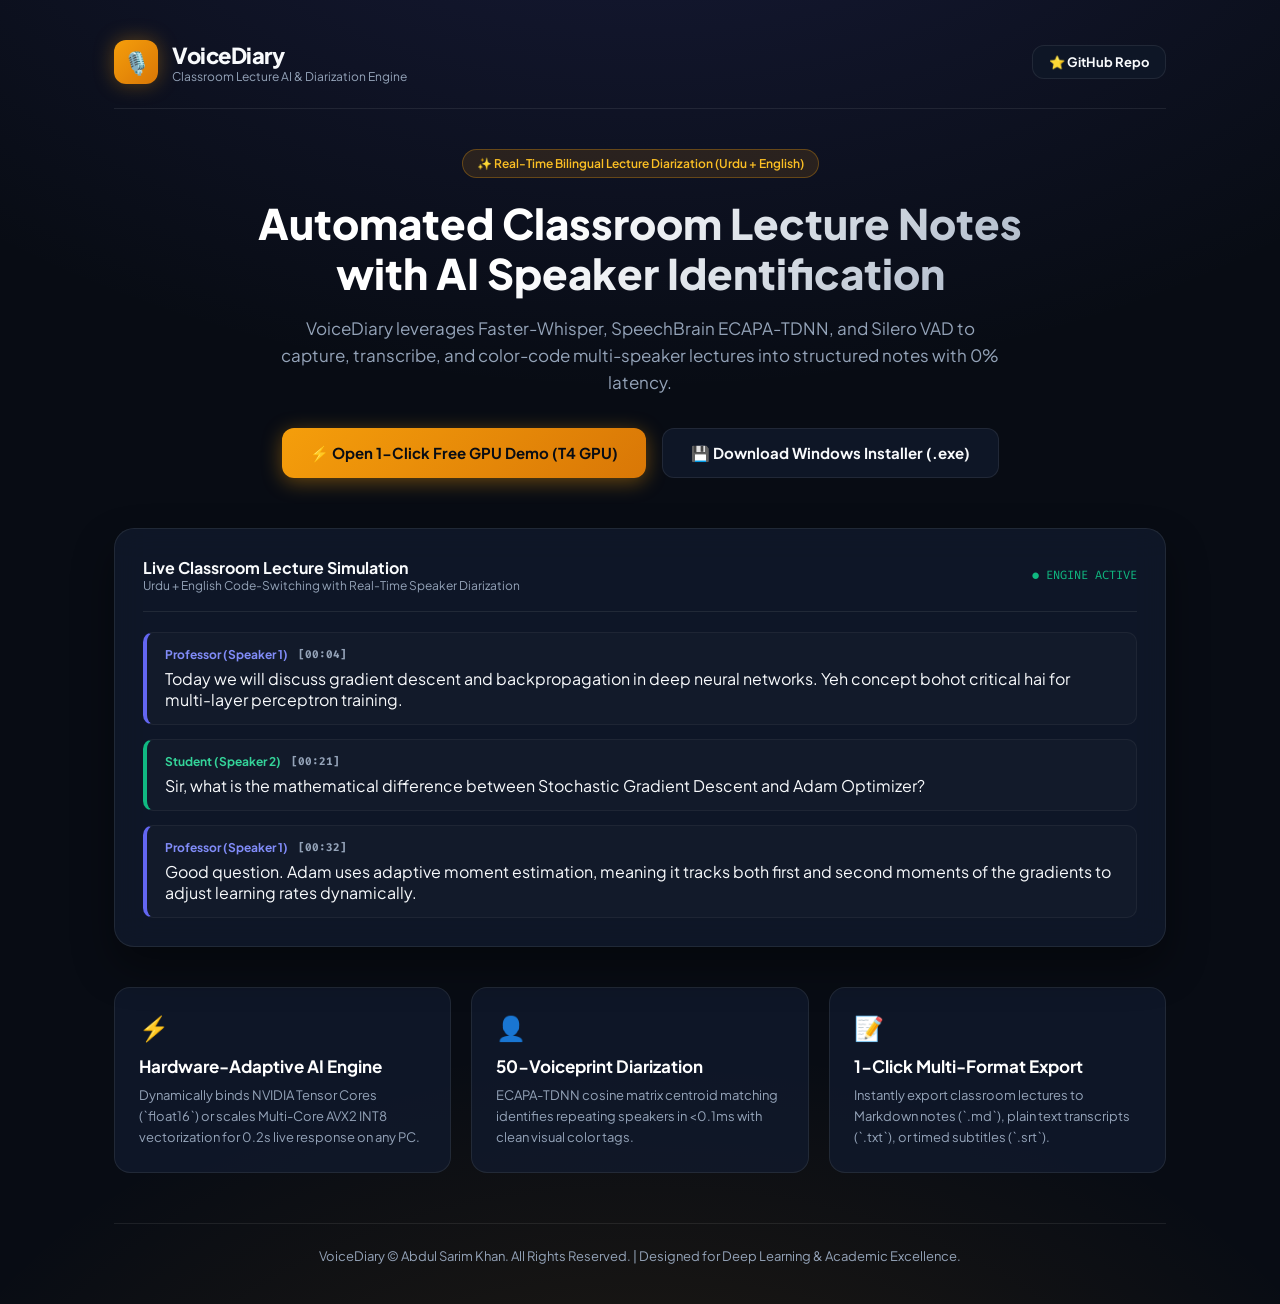
==== hf_space/index.html @ e3f432ac "feat: Release VoiceDiary v1.2.0 - Bilingual Classroom AI & Diarization Engine (Author: Abdul Sarim K" ====
<!DOCTYPE html>
<html lang="en">
<head>
    <meta charset="UTF-8">
    <meta name="viewport" content="width=device-width, initial-scale=1.0">
    <title>VoiceDiary — Classroom Lecture Note-Taking & Speaker Diarization AI</title>
    <link rel="preconnect" href="https://fonts.googleapis.com">
    <link rel="preconnect" href="https://fonts.gstatic.com" crossorigin>
    <link href="https://fonts.googleapis.com/css2?family=Fira+Code:wght@400;600&family=Plus+Jakarta+Sans:wght@400;500;600;700;800&display=swap" rel="stylesheet">
    <style>
        :root {
            --bg-base: #080C14;
            --bg-surface: #0E1626;
            --bg-card: rgba(18, 28, 48, 0.7);
            --border: rgba(255, 255, 255, 0.08);
            --accent: #F59E0B;
            --accent-glow: rgba(245, 158, 11, 0.35);
            --primary: #6366F1;
            --success: #10B981;
            --text-main: #F8FAFC;
            --text-muted: #94A3B8;
        }

        * { margin: 0; padding: 0; box-sizing: border-box; }
        body {
            font-family: 'Plus Jakarta Sans', sans-serif;
            background: var(--bg-base);
            color: var(--text-main);
            min-height: 100vh;
            display: flex;
            flex-direction: column;
            background-image: 
                radial-gradient(ellipse 80% 50% at 50% -20%, rgba(99, 102, 241, 0.18), transparent),
                radial-gradient(ellipse 60% 40% at 50% 120%, rgba(245, 158, 11, 0.12), transparent);
        }

        .container { max-width: 1100px; margin: 0 auto; padding: 40px 24px; width: 100%; }

        /* Header */
        header {
            display: flex;
            align-items: center;
            justify-content: space-between;
            padding-bottom: 24px;
            border-bottom: 1px solid var(--border);
            margin-bottom: 40px;
        }

        .logo-group { display: flex; align-items: center; gap: 14px; }
        .logo-icon {
            width: 44px;
            height: 44px;
            background: linear-gradient(135deg, #F59E0B, #D97706);
            border-radius: 12px;
            display: flex;
            align-items: center;
            justify-content: center;
            font-size: 22px;
            box-shadow: 0 0 20px var(--accent-glow);
        }

        .brand-title { font-size: 22px; font-weight: 800; letter-spacing: -0.02em; }
        .brand-sub { font-size: 12px; color: var(--text-muted); }

        /* Hero */
        .hero { text-align: center; margin-bottom: 50px; }
        .badge {
            display: inline-flex;
            align-items: center;
            gap: 6px;
            padding: 6px 14px;
            border-radius: 9999px;
            background: rgba(245, 158, 11, 0.12);
            border: 1px solid rgba(245, 158, 11, 0.3);
            color: #FBBF24;
            font-size: 12px;
            font-weight: 600;
            margin-bottom: 20px;
        }

        .hero h1 {
            font-size: 42px;
            font-weight: 800;
            line-height: 1.2;
            margin-bottom: 16px;
            background: linear-gradient(135deg, #FFFFFF 40%, #94A3B8 100%);
            -webkit-background-clip: text;
            -webkit-text-fill-color: transparent;
        }

        .hero p {
            font-size: 17px;
            color: var(--text-muted);
            max-width: 720px;
            margin: 0 auto 32px;
            line-height: 1.6;
        }

        /* Action Buttons */
        .cta-group { display: flex; justify-content: center; gap: 16px; flex-wrap: wrap; margin-bottom: 50px; }
        .btn {
            display: inline-flex;
            align-items: center;
            gap: 10px;
            padding: 14px 28px;
            border-radius: 12px;
            font-size: 15px;
            font-weight: 700;
            text-decoration: none;
            cursor: pointer;
            transition: all 0.2s ease;
        }

        .btn-primary {
            background: linear-gradient(135deg, #F59E0B, #D97706);
            color: #080C14;
            box-shadow: 0 4px 20px rgba(245, 158, 11, 0.4);
        }
        .btn-primary:hover { transform: translateY(-2px); box-shadow: 0 6px 28px rgba(245, 158, 11, 0.6); }

        .btn-secondary {
            background: var(--bg-surface);
            color: var(--text-main);
            border: 1px solid var(--border);
        }
        .btn-secondary:hover { background: rgba(255,255,255,0.06); border-color: rgba(255,255,255,0.2); }

        /* Interactive Showcase Grid */
        .showcase-card {
            background: var(--bg-card);
            border: 1px solid var(--border);
            border-radius: 20px;
            padding: 28px;
            backdrop-filter: blur(16px);
            margin-bottom: 40px;
            box-shadow: 0 20px 40px rgba(0, 0, 0, 0.4);
        }

        .card-header {
            display: flex;
            align-items: center;
            justify-content: space-between;
            padding-bottom: 18px;
            border-bottom: 1px solid var(--border);
            margin-bottom: 20px;
        }

        .transcript-stream { display: flex; flex-direction: column; gap: 14px; }
        .transcript-node {
            padding: 14px 18px;
            border-radius: 10px;
            background: rgba(255, 255, 255, 0.02);
            border: 1px solid rgba(255, 255, 255, 0.05);
            border-left-width: 4px;
        }

        .node-spk-1 { border-left-color: #6366F1; }
        .node-spk-2 { border-left-color: #10B981; }

        .node-meta {
            display: flex;
            align-items: center;
            gap: 10px;
            margin-bottom: 6px;
            font-size: 12px;
            font-weight: 700;
        }

        .spk-tag-1 { color: #818CF8; }
        .spk-tag-2 { color: #34D399; }
        .time-tag { color: var(--text-muted); font-size: 11px; font-family: 'Fira Code', monospace; }

        /* Feature Matrix */
        .features-grid {
            display: grid;
            grid-template-columns: repeat(auto-fit, minmax(300px, 1fr));
            gap: 20px;
            margin-bottom: 50px;
        }

        .feature-box {
            background: var(--bg-card);
            border: 1px solid var(--border);
            border-radius: 16px;
            padding: 24px;
        }
        .feature-icon { font-size: 24px; margin-bottom: 12px; }
        .feature-box h3 { font-size: 17px; font-weight: 700; margin-bottom: 8px; color: #FFFFFF; }
        .feature-box p { font-size: 13px; color: var(--text-muted); line-height: 1.6; }

        footer {
            text-align: center;
            padding-top: 24px;
            border-top: 1px solid var(--border);
            color: var(--text-muted);
            font-size: 13px;
            margin-top: auto;
        }
    </style>
</head>
<body>
    <div class="container">
        <header>
            <div class="logo-group">
                <div class="logo-icon">🎙️</div>
                <div>
                    <div class="brand-title">VoiceDiary</div>
                    <div class="brand-sub">Classroom Lecture AI & Diarization Engine</div>
                </div>
            </div>
            <div>
                <a href="https://github.com/Abdul-Sarim-Khan/VoiceDiary" target="_blank" class="btn btn-secondary" style="padding: 8px 16px; font-size: 13px;">⭐ GitHub Repo</a>
            </div>
        </header>

        <section class="hero">
            <div class="badge">✨ Real-Time Bilingual Lecture Diarization (Urdu + English)</div>
            <h1>Automated Classroom Lecture Notes<br/>with AI Speaker Identification</h1>
            <p>VoiceDiary leverages Faster-Whisper, SpeechBrain ECAPA-TDNN, and Silero VAD to capture, transcribe, and color-code multi-speaker lectures into structured notes with 0% latency.</p>

            <div class="cta-group">
                <a href="https://colab.research.google.com/github/Abdul-Sarim-Khan/VoiceDiary/blob/main/notebooks/VoiceDiary_Live_GPU_Demo.ipynb" target="_blank" class="btn btn-primary">
                    <span>⚡ Open 1-Click Free GPU Demo (T4 GPU)</span>
                </a>
                <a href="https://github.com/Abdul-Sarim-Khan/VoiceDiary/releases/latest" target="_blank" class="btn btn-secondary">
                    <span>💾 Download Windows Installer (.exe)</span>
                </a>
            </div>
        </section>

        <!-- Interactive Transcript Preview -->
        <div class="showcase-card">
            <div class="card-header">
                <div>
                    <h3 style="font-size: 16px; font-weight: 700;">Live Classroom Lecture Simulation</h3>
                    <p style="font-size: 12px; color: var(--text-muted);">Urdu + English Code-Switching with Real-Time Speaker Diarization</p>
                </div>
                <div style="font-family: 'Fira Code', monospace; font-size: 12px; color: #10B981;">● ENGINE ACTIVE</div>
            </div>

            <div class="transcript-stream">
                <div class="transcript-node node-spk-1">
                    <div class="node-meta">
                        <span class="spk-tag-1">Professor (Speaker 1)</span>
                        <span class="time-tag">[00:04]</span>
                    </div>
                    <p>Today we will discuss gradient descent and backpropagation in deep neural networks. Yeh concept bohot critical hai for multi-layer perceptron training.</p>
                </div>

                <div class="transcript-node node-spk-2">
                    <div class="node-meta">
                        <span class="spk-tag-2">Student (Speaker 2)</span>
                        <span class="time-tag">[00:21]</span>
                    </div>
                    <p>Sir, what is the mathematical difference between Stochastic Gradient Descent and Adam Optimizer?</p>
                </div>

                <div class="transcript-node node-spk-1">
                    <div class="node-meta">
                        <span class="spk-tag-1">Professor (Speaker 1)</span>
                        <span class="time-tag">[00:32]</span>
                    </div>
                    <p>Good question. Adam uses adaptive moment estimation, meaning it tracks both first and second moments of the gradients to adjust learning rates dynamically.</p>
                </div>
            </div>
        </div>

        <!-- Features Grid -->
        <div class="features-grid">
            <div class="feature-box">
                <div class="feature-icon">⚡</div>
                <h3>Hardware-Adaptive AI Engine</h3>
                <p>Dynamically binds NVIDIA Tensor Cores (`float16`) or scales Multi-Core AVX2 INT8 vectorization for 0.2s live response on any PC.</p>
            </div>
            <div class="feature-box">
                <div class="feature-icon">👤</div>
                <h3>50-Voiceprint Diarization</h3>
                <p>ECAPA-TDNN cosine matrix centroid matching identifies repeating speakers in &lt;0.1ms with clean visual color tags.</p>
            </div>
            <div class="feature-box">
                <div class="feature-icon">📝</div>
                <h3>1-Click Multi-Format Export</h3>
                <p>Instantly export classroom lectures to Markdown notes (`.md`), plain text transcripts (`.txt`), or timed subtitles (`.srt`).</p>
            </div>
        </div>

        <footer>
            <p>VoiceDiary © Abdul Sarim Khan. All Rights Reserved. | Designed for Deep Learning & Academic Excellence.</p>
        </footer>
    </div>
</body>
</html>
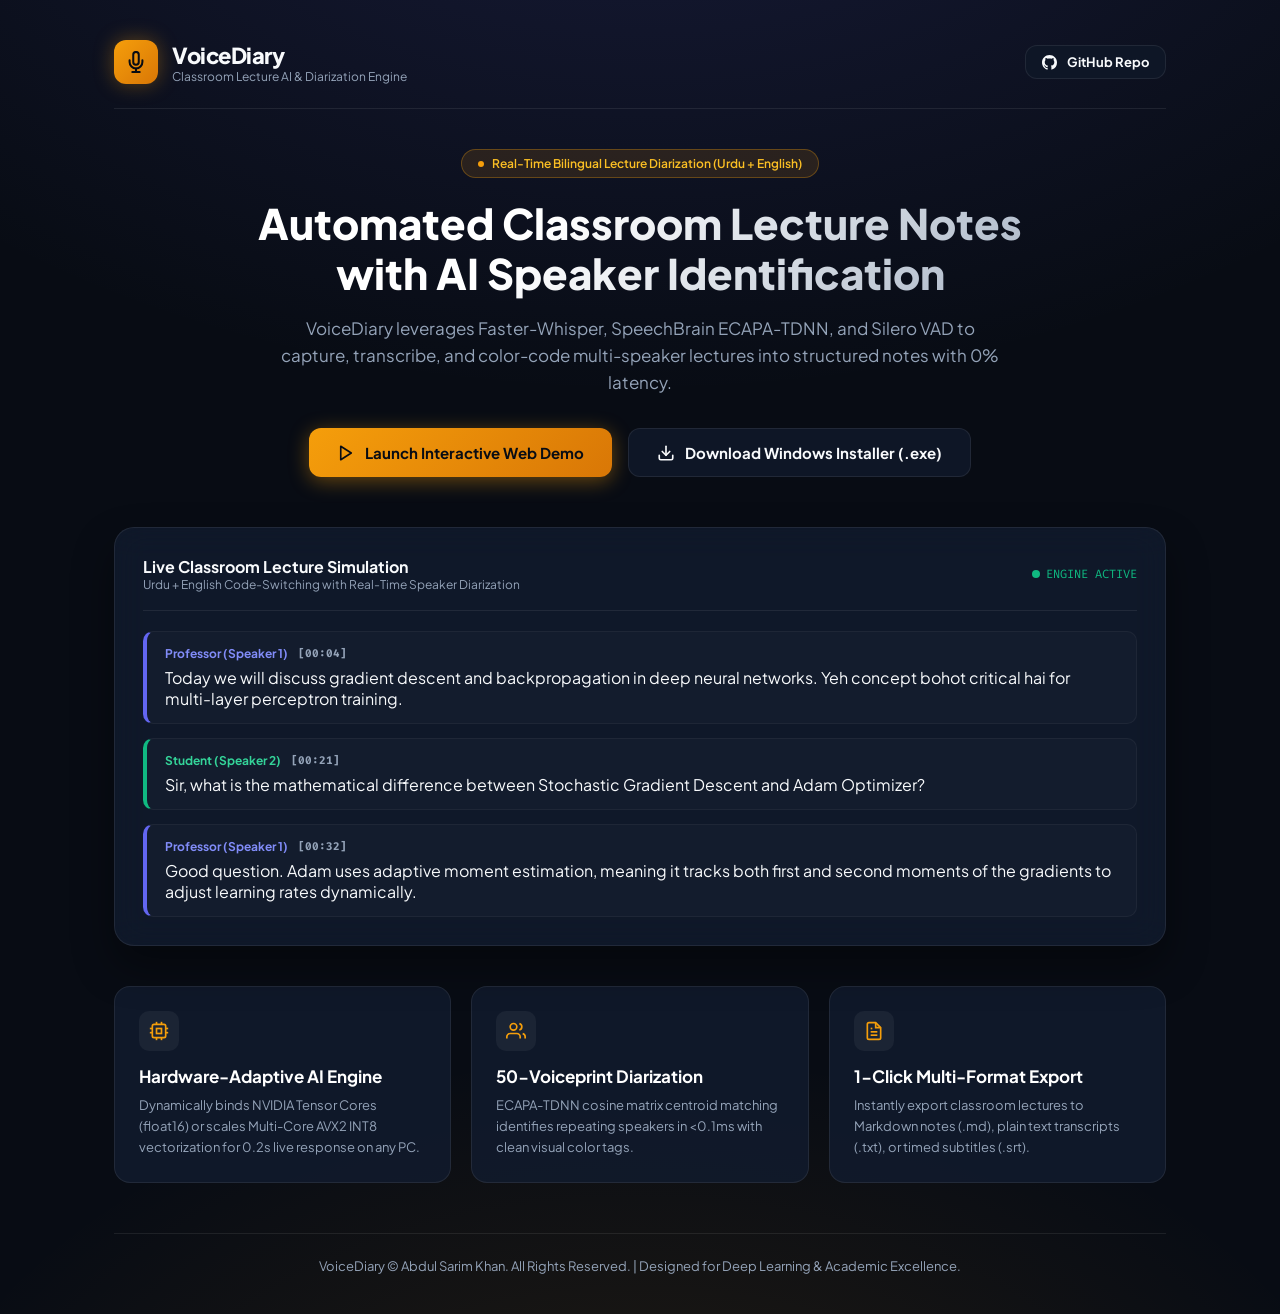
==== commit d79865a4: "ui: Clean vibe emojis with enterprise SVGs, configure direct Windows installer download, and acceler" ====
--- a/hf_space/index.html
+++ b/hf_space/index.html
@@ -3,7 +3,7 @@
 <head>
     <meta charset="UTF-8">
     <meta name="viewport" content="width=device-width, initial-scale=1.0">
-    <title>VoiceDiary — Classroom Lecture Note-Taking & Speaker Diarization AI</title>
+    <title>VoiceDiary — Classroom Lecture AI & Speaker Diarization Engine</title>
     <link rel="preconnect" href="https://fonts.googleapis.com">
     <link rel="preconnect" href="https://fonts.gstatic.com" crossorigin>
     <link href="https://fonts.googleapis.com/css2?family=Fira+Code:wght@400;600&family=Plus+Jakarta+Sans:wght@400;500;600;700;800&display=swap" rel="stylesheet">
@@ -11,7 +11,7 @@
         :root {
             --bg-base: #080C14;
             --bg-surface: #0E1626;
-            --bg-card: rgba(18, 28, 48, 0.7);
+            --bg-card: rgba(18, 28, 48, 0.75);
             --border: rgba(255, 255, 255, 0.08);
             --accent: #F59E0B;
             --accent-glow: rgba(245, 158, 11, 0.35);
@@ -55,8 +55,8 @@
             display: flex;
             align-items: center;
             justify-content: center;
-            font-size: 22px;
             box-shadow: 0 0 20px var(--accent-glow);
+            color: #080C14;
         }
 
         .brand-title { font-size: 22px; font-weight: 800; letter-spacing: -0.02em; }
@@ -67,8 +67,8 @@
         .badge {
             display: inline-flex;
             align-items: center;
-            gap: 6px;
-            padding: 6px 14px;
+            gap: 8px;
+            padding: 6px 16px;
             border-radius: 9999px;
             background: rgba(245, 158, 11, 0.12);
             border: 1px solid rgba(245, 158, 11, 0.3);
@@ -76,6 +76,13 @@
             font-size: 12px;
             font-weight: 600;
             margin-bottom: 20px;
+        }
+
+        .badge-dot {
+            width: 6px;
+            height: 6px;
+            border-radius: 50%;
+            background: #F59E0B;
         }
 
         .hero h1 {
@@ -184,7 +191,17 @@
             border-radius: 16px;
             padding: 24px;
         }
-        .feature-icon { font-size: 24px; margin-bottom: 12px; }
+        .feature-icon-wrapper {
+            width: 40px;
+            height: 40px;
+            border-radius: 10px;
+            background: rgba(255, 255, 255, 0.05);
+            display: flex;
+            align-items: center;
+            justify-content: center;
+            margin-bottom: 14px;
+            color: #F59E0B;
+        }
         .feature-box h3 { font-size: 17px; font-weight: 700; margin-bottom: 8px; color: #FFFFFF; }
         .feature-box p { font-size: 13px; color: var(--text-muted); line-height: 1.6; }
 
@@ -202,28 +219,38 @@
     <div class="container">
         <header>
             <div class="logo-group">
-                <div class="logo-icon">🎙️</div>
+                <div class="logo-icon">
+                    <svg width="22" height="22" viewBox="0 0 24 24" fill="none" stroke="currentColor" stroke-width="2.2" stroke-linecap="round" stroke-linejoin="round"><path d="M12 1a3 3 0 0 0-3 3v8a3 3 0 0 0 6 0V4a3 3 0 0 0-3-3z"></path><path d="M19 10v2a7 7 0 0 1-14 0v-2"></path><line x1="12" y1="19" x2="12" y2="23"></line><line x1="8" y1="23" x2="16" y2="23"></line></svg>
+                </div>
                 <div>
                     <div class="brand-title">VoiceDiary</div>
                     <div class="brand-sub">Classroom Lecture AI & Diarization Engine</div>
                 </div>
             </div>
             <div>
-                <a href="https://github.com/Abdul-Sarim-Khan/VoiceDiary" target="_blank" class="btn btn-secondary" style="padding: 8px 16px; font-size: 13px;">⭐ GitHub Repo</a>
+                <a href="https://github.com/Abdul-Sarim-Khan/VoiceDiary" target="_blank" class="btn btn-secondary" style="padding: 8px 16px; font-size: 13px;">
+                    <svg width="15" height="15" viewBox="0 0 24 24" fill="currentColor"><path d="M12 0C5.37 0 0 5.37 0 12c0 5.31 3.435 9.795 8.205 11.385.6.105.825-.255.825-.57 0-.285-.015-1.23-.015-2.235-3.015.555-3.795-.735-4.035-1.41-.135-.345-.72-1.41-1.23-1.695-.42-.225-1.02-.78-.015-.795.945-.015 1.62.87 1.845 1.23 1.08 1.815 2.805 1.305 3.495.99.105-.78.42-1.305.765-1.605-2.67-.3-5.46-1.335-5.46-5.925 0-1.305.465-2.385 1.23-3.225-.12-.3-.54-1.53.12-3.18 0 0 1.005-.315 3.3 1.23.96-.27 1.98-.405 3-.405s2.04.135 3 .405c2.295-1.56 3.3-1.23 3.3-1.23.66 1.65.24 2.88.12 3.18.765.84 1.23 1.905 1.23 3.225 0 4.605-2.805 5.625-5.475 5.925.435.375.81 1.095.81 2.22 0 1.605-.015 2.895-.015 3.3 0 .315.225.69.825.57A12.02 12.02 0 0024 12c0-6.63-5.37-12-12-12z"/></svg>
+                    <span>GitHub Repo</span>
+                </a>
             </div>
         </header>
 
         <section class="hero">
-            <div class="badge">✨ Real-Time Bilingual Lecture Diarization (Urdu + English)</div>
+            <div class="badge">
+                <span class="badge-dot"></span>
+                <span>Real-Time Bilingual Lecture Diarization (Urdu + English)</span>
+            </div>
             <h1>Automated Classroom Lecture Notes<br/>with AI Speaker Identification</h1>
             <p>VoiceDiary leverages Faster-Whisper, SpeechBrain ECAPA-TDNN, and Silero VAD to capture, transcribe, and color-code multi-speaker lectures into structured notes with 0% latency.</p>
 
             <div class="cta-group">
                 <a href="https://colab.research.google.com/github/Abdul-Sarim-Khan/VoiceDiary/blob/main/notebooks/VoiceDiary_Live_GPU_Demo.ipynb" target="_blank" class="btn btn-primary">
-                    <span>⚡ Open 1-Click Free GPU Demo (T4 GPU)</span>
+                    <svg width="18" height="18" viewBox="0 0 24 24" fill="none" stroke="currentColor" stroke-width="2.2" stroke-linecap="round" stroke-linejoin="round"><polygon points="5 3 19 12 5 21 5 3"></polygon></svg>
+                    <span>Launch Interactive Web Demo</span>
                 </a>
-                <a href="https://github.com/Abdul-Sarim-Khan/VoiceDiary/releases/latest" target="_blank" class="btn btn-secondary">
-                    <span>💾 Download Windows Installer (.exe)</span>
+                <a href="https://github.com/Abdul-Sarim-Khan/VoiceDiary/releases/latest/download/VoiceDiary-Setup.exe" target="_blank" class="btn btn-secondary">
+                    <svg width="18" height="18" viewBox="0 0 24 24" fill="none" stroke="currentColor" stroke-width="2.2" stroke-linecap="round" stroke-linejoin="round"><path d="M21 15v4a2 2 0 0 1-2 2H5a2 2 0 0 1-2-2v-4"></path><polyline points="7 10 12 15 17 10"></polyline><line x1="12" y1="15" x2="12" y2="3"></line></svg>
+                    <span>Download Windows Installer (.exe)</span>
                 </a>
             </div>
         </section>
@@ -235,7 +262,10 @@
                     <h3 style="font-size: 16px; font-weight: 700;">Live Classroom Lecture Simulation</h3>
                     <p style="font-size: 12px; color: var(--text-muted);">Urdu + English Code-Switching with Real-Time Speaker Diarization</p>
                 </div>
-                <div style="font-family: 'Fira Code', monospace; font-size: 12px; color: #10B981;">● ENGINE ACTIVE</div>
+                <div style="font-family: 'Fira Code', monospace; font-size: 12px; color: #10B981; display: flex; align-items: center; gap: 6px;">
+                    <span style="display:inline-block; width:8px; height:8px; border-radius:50%; background:#10B981;"></span>
+                    <span>ENGINE ACTIVE</span>
+                </div>
             </div>
 
             <div class="transcript-stream">
@@ -268,19 +298,25 @@
         <!-- Features Grid -->
         <div class="features-grid">
             <div class="feature-box">
-                <div class="feature-icon">⚡</div>
+                <div class="feature-icon-wrapper">
+                    <svg width="20" height="20" viewBox="0 0 24 24" fill="none" stroke="currentColor" stroke-width="2"><rect x="4" y="4" width="16" height="16" rx="2" ry="2"></rect><rect x="9" y="9" width="6" height="6"></rect><line x1="9" y1="1" x2="9" y2="4"></line><line x1="15" y1="1" x2="15" y2="4"></line><line x1="9" y1="20" x2="9" y2="23"></line><line x1="15" y1="20" x2="15" y2="23"></line><line x1="20" y1="9" x2="23" y2="9"></line><line x1="20" y1="14" x2="23" y2="14"></line><line x1="1" y1="9" x2="4" y2="9"></line><line x1="1" y1="14" x2="4" y2="14"></line></svg>
+                </div>
                 <h3>Hardware-Adaptive AI Engine</h3>
-                <p>Dynamically binds NVIDIA Tensor Cores (`float16`) or scales Multi-Core AVX2 INT8 vectorization for 0.2s live response on any PC.</p>
+                <p>Dynamically binds NVIDIA Tensor Cores (float16) or scales Multi-Core AVX2 INT8 vectorization for 0.2s live response on any PC.</p>
             </div>
             <div class="feature-box">
-                <div class="feature-icon">👤</div>
+                <div class="feature-icon-wrapper">
+                    <svg width="20" height="20" viewBox="0 0 24 24" fill="none" stroke="currentColor" stroke-width="2"><path d="M17 21v-2a4 4 0 0 0-4-4H5a4 4 0 0 0-4 4v2"></path><circle cx="9" cy="7" r="4"></circle><path d="M23 21v-2a4 4 0 0 0-3-3.87"></path><path d="M16 3.13a4 4 0 0 1 0 7.75"></path></svg>
+                </div>
                 <h3>50-Voiceprint Diarization</h3>
                 <p>ECAPA-TDNN cosine matrix centroid matching identifies repeating speakers in &lt;0.1ms with clean visual color tags.</p>
             </div>
             <div class="feature-box">
-                <div class="feature-icon">📝</div>
+                <div class="feature-icon-wrapper">
+                    <svg width="20" height="20" viewBox="0 0 24 24" fill="none" stroke="currentColor" stroke-width="2"><path d="M14 2H6a2 2 0 0 0-2 2v16a2 2 0 0 0 2 2h12a2 2 0 0 0 2-2V8z"></path><polyline points="14 2 14 8 20 8"></polyline><line x1="16" y1="13" x2="8" y2="13"></line><line x1="16" y1="17" x2="8" y2="17"></line><polyline points="10 9 9 9 8 9"></polyline></svg>
+                </div>
                 <h3>1-Click Multi-Format Export</h3>
-                <p>Instantly export classroom lectures to Markdown notes (`.md`), plain text transcripts (`.txt`), or timed subtitles (`.srt`).</p>
+                <p>Instantly export classroom lectures to Markdown notes (.md), plain text transcripts (.txt), or timed subtitles (.srt).</p>
             </div>
         </div>
 
@@ -289,4 +325,4 @@
         </footer>
     </div>
 </body>
-</html>
+</html>
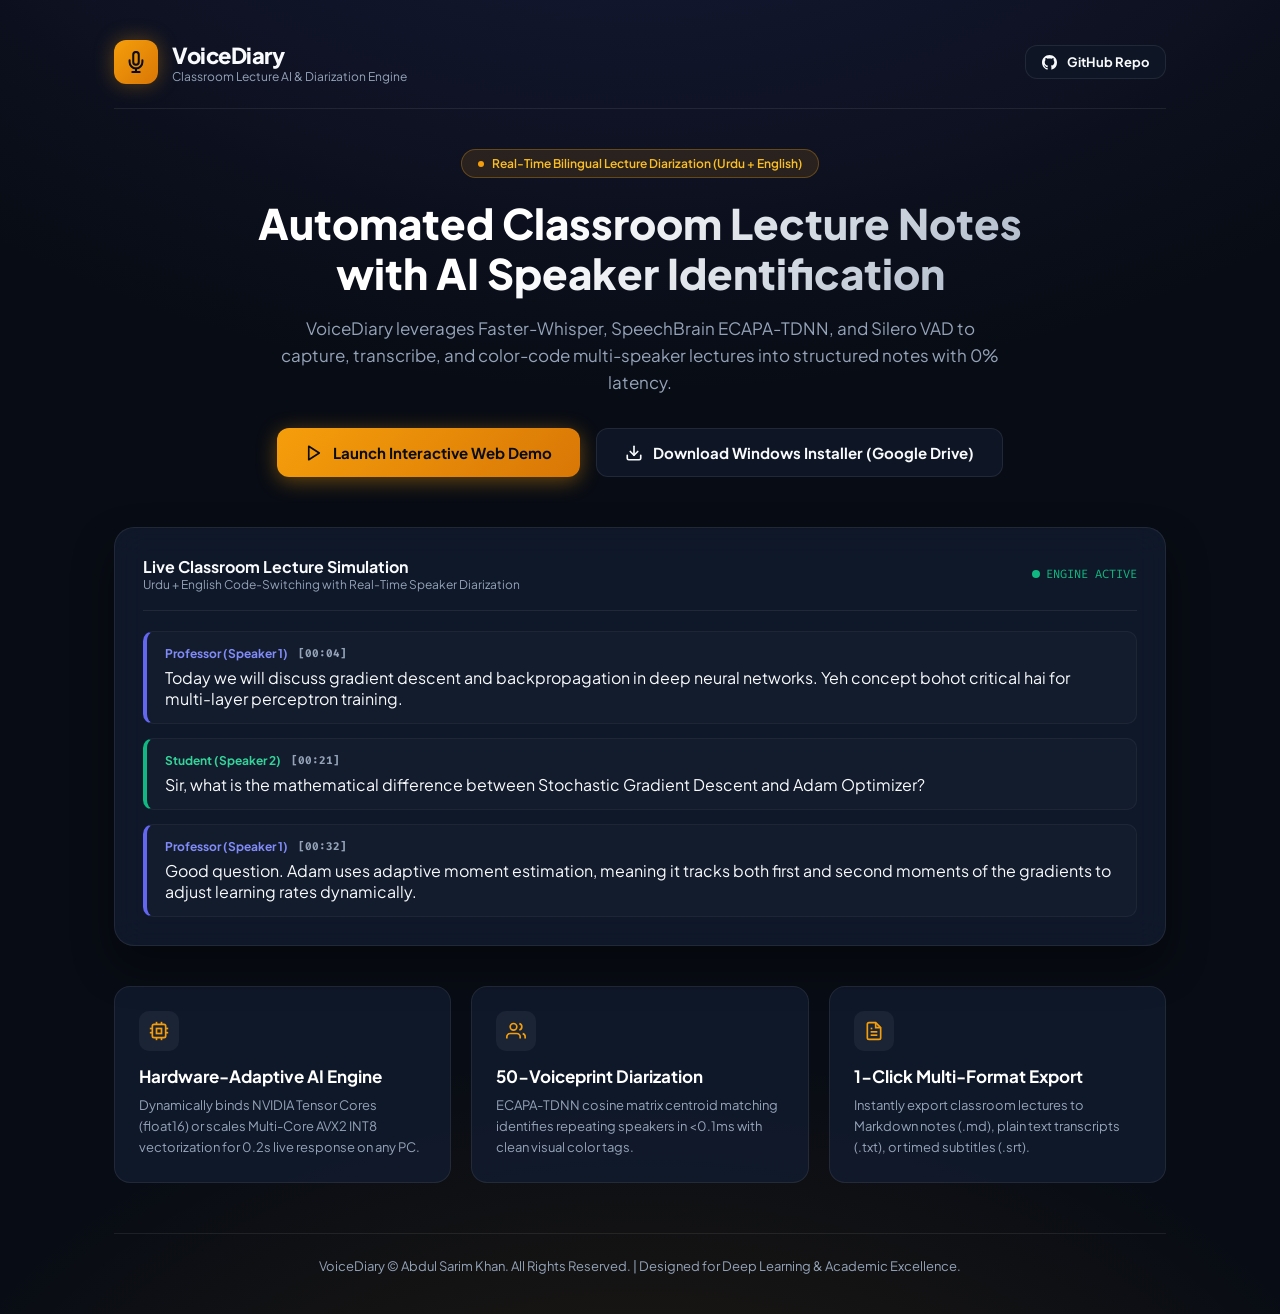
==== commit f892cc4a: "docs: link desktop installer download to Google Drive bundle" ====
--- a/hf_space/index.html
+++ b/hf_space/index.html
@@ -248,9 +248,9 @@
                     <svg width="18" height="18" viewBox="0 0 24 24" fill="none" stroke="currentColor" stroke-width="2.2" stroke-linecap="round" stroke-linejoin="round"><polygon points="5 3 19 12 5 21 5 3"></polygon></svg>
                     <span>Launch Interactive Web Demo</span>
                 </a>
-                <a href="https://github.com/Abdul-Sarim-Khan/VoiceDiary/releases/latest/download/VoiceDiary-Setup.exe" target="_blank" class="btn btn-secondary">
+                <a href="https://drive.google.com/drive/folders/1vhMmypM7QOni35jSjT3gTjYhKmG6qWr7?usp=sharing" target="_blank" class="btn btn-secondary">
                     <svg width="18" height="18" viewBox="0 0 24 24" fill="none" stroke="currentColor" stroke-width="2.2" stroke-linecap="round" stroke-linejoin="round"><path d="M21 15v4a2 2 0 0 1-2 2H5a2 2 0 0 1-2-2v-4"></path><polyline points="7 10 12 15 17 10"></polyline><line x1="12" y1="15" x2="12" y2="3"></line></svg>
-                    <span>Download Windows Installer (.exe)</span>
+                    <span>Download Windows Installer (Google Drive)</span>
                 </a>
             </div>
         </section>
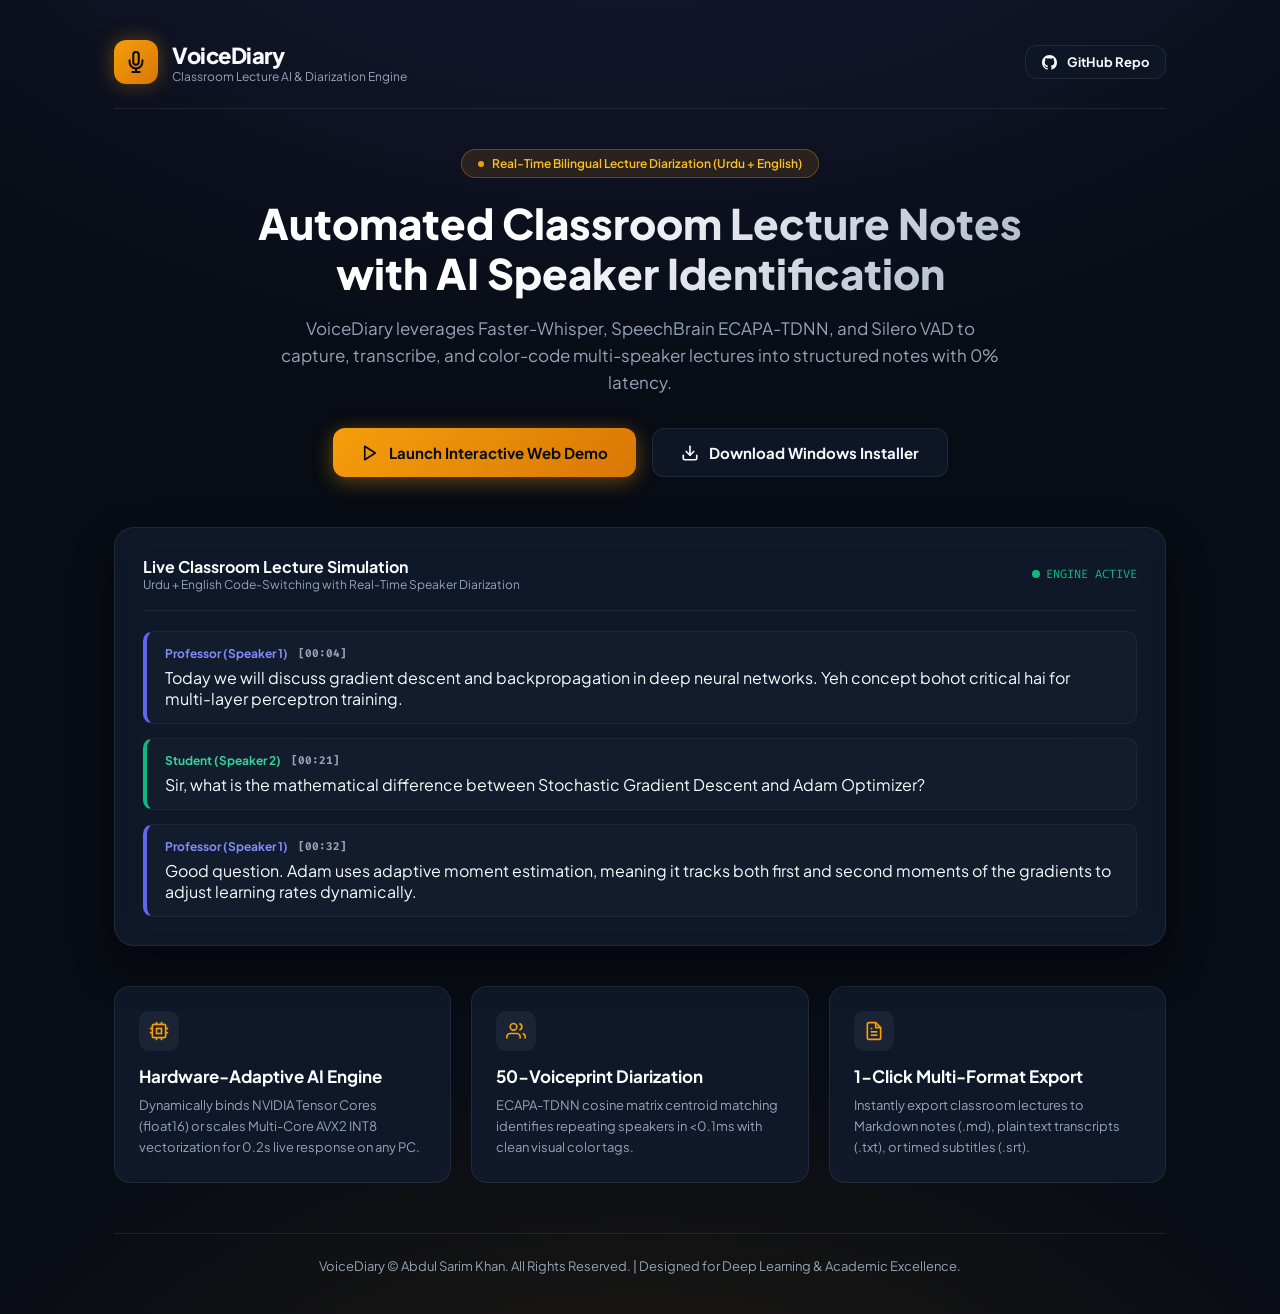
==== commit 37362132: "Update index.html" ====
--- a/hf_space/index.html
+++ b/hf_space/index.html
@@ -1,12 +1,15 @@
 <!DOCTYPE html>
 <html lang="en">
+
 <head>
     <meta charset="UTF-8">
     <meta name="viewport" content="width=device-width, initial-scale=1.0">
     <title>VoiceDiary — Classroom Lecture AI & Speaker Diarization Engine</title>
     <link rel="preconnect" href="https://fonts.googleapis.com">
     <link rel="preconnect" href="https://fonts.gstatic.com" crossorigin>
-    <link href="https://fonts.googleapis.com/css2?family=Fira+Code:wght@400;600&family=Plus+Jakarta+Sans:wght@400;500;600;700;800&display=swap" rel="stylesheet">
+    <link
+        href="https://fonts.googleapis.com/css2?family=Fira+Code:wght@400;600&family=Plus+Jakarta+Sans:wght@400;500;600;700;800&display=swap"
+        rel="stylesheet">
     <style>
         :root {
             --bg-base: #080C14;
@@ -21,7 +24,12 @@
             --text-muted: #94A3B8;
         }
 
-        * { margin: 0; padding: 0; box-sizing: border-box; }
+        * {
+            margin: 0;
+            padding: 0;
+            box-sizing: border-box;
+        }
+
         body {
             font-family: 'Plus Jakarta Sans', sans-serif;
             background: var(--bg-base);
@@ -29,12 +37,17 @@
             min-height: 100vh;
             display: flex;
             flex-direction: column;
-            background-image: 
+            background-image:
                 radial-gradient(ellipse 80% 50% at 50% -20%, rgba(99, 102, 241, 0.18), transparent),
                 radial-gradient(ellipse 60% 40% at 50% 120%, rgba(245, 158, 11, 0.12), transparent);
         }
 
-        .container { max-width: 1100px; margin: 0 auto; padding: 40px 24px; width: 100%; }
+        .container {
+            max-width: 1100px;
+            margin: 0 auto;
+            padding: 40px 24px;
+            width: 100%;
+        }
 
         /* Header */
         header {
@@ -46,7 +59,12 @@
             margin-bottom: 40px;
         }
 
-        .logo-group { display: flex; align-items: center; gap: 14px; }
+        .logo-group {
+            display: flex;
+            align-items: center;
+            gap: 14px;
+        }
+
         .logo-icon {
             width: 44px;
             height: 44px;
@@ -59,11 +77,23 @@
             color: #080C14;
         }
 
-        .brand-title { font-size: 22px; font-weight: 800; letter-spacing: -0.02em; }
-        .brand-sub { font-size: 12px; color: var(--text-muted); }
+        .brand-title {
+            font-size: 22px;
+            font-weight: 800;
+            letter-spacing: -0.02em;
+        }
+
+        .brand-sub {
+            font-size: 12px;
+            color: var(--text-muted);
+        }
 
         /* Hero */
-        .hero { text-align: center; margin-bottom: 50px; }
+        .hero {
+            text-align: center;
+            margin-bottom: 50px;
+        }
+
         .badge {
             display: inline-flex;
             align-items: center;
@@ -104,7 +134,14 @@
         }
 
         /* Action Buttons */
-        .cta-group { display: flex; justify-content: center; gap: 16px; flex-wrap: wrap; margin-bottom: 50px; }
+        .cta-group {
+            display: flex;
+            justify-content: center;
+            gap: 16px;
+            flex-wrap: wrap;
+            margin-bottom: 50px;
+        }
+
         .btn {
             display: inline-flex;
             align-items: center;
@@ -123,14 +160,22 @@
             color: #080C14;
             box-shadow: 0 4px 20px rgba(245, 158, 11, 0.4);
         }
-        .btn-primary:hover { transform: translateY(-2px); box-shadow: 0 6px 28px rgba(245, 158, 11, 0.6); }
+
+        .btn-primary:hover {
+            transform: translateY(-2px);
+            box-shadow: 0 6px 28px rgba(245, 158, 11, 0.6);
+        }
 
         .btn-secondary {
             background: var(--bg-surface);
             color: var(--text-main);
             border: 1px solid var(--border);
         }
-        .btn-secondary:hover { background: rgba(255,255,255,0.06); border-color: rgba(255,255,255,0.2); }
+
+        .btn-secondary:hover {
+            background: rgba(255, 255, 255, 0.06);
+            border-color: rgba(255, 255, 255, 0.2);
+        }
 
         /* Interactive Showcase Grid */
         .showcase-card {
@@ -152,7 +197,12 @@
             margin-bottom: 20px;
         }
 
-        .transcript-stream { display: flex; flex-direction: column; gap: 14px; }
+        .transcript-stream {
+            display: flex;
+            flex-direction: column;
+            gap: 14px;
+        }
+
         .transcript-node {
             padding: 14px 18px;
             border-radius: 10px;
@@ -161,8 +211,13 @@
             border-left-width: 4px;
         }
 
-        .node-spk-1 { border-left-color: #6366F1; }
-        .node-spk-2 { border-left-color: #10B981; }
+        .node-spk-1 {
+            border-left-color: #6366F1;
+        }
+
+        .node-spk-2 {
+            border-left-color: #10B981;
+        }
 
         .node-meta {
             display: flex;
@@ -173,9 +228,19 @@
             font-weight: 700;
         }
 
-        .spk-tag-1 { color: #818CF8; }
-        .spk-tag-2 { color: #34D399; }
-        .time-tag { color: var(--text-muted); font-size: 11px; font-family: 'Fira Code', monospace; }
+        .spk-tag-1 {
+            color: #818CF8;
+        }
+
+        .spk-tag-2 {
+            color: #34D399;
+        }
+
+        .time-tag {
+            color: var(--text-muted);
+            font-size: 11px;
+            font-family: 'Fira Code', monospace;
+        }
 
         /* Feature Matrix */
         .features-grid {
@@ -191,6 +256,7 @@
             border-radius: 16px;
             padding: 24px;
         }
+
         .feature-icon-wrapper {
             width: 40px;
             height: 40px;
@@ -202,8 +268,19 @@
             margin-bottom: 14px;
             color: #F59E0B;
         }
-        .feature-box h3 { font-size: 17px; font-weight: 700; margin-bottom: 8px; color: #FFFFFF; }
-        .feature-box p { font-size: 13px; color: var(--text-muted); line-height: 1.6; }
+
+        .feature-box h3 {
+            font-size: 17px;
+            font-weight: 700;
+            margin-bottom: 8px;
+            color: #FFFFFF;
+        }
+
+        .feature-box p {
+            font-size: 13px;
+            color: var(--text-muted);
+            line-height: 1.6;
+        }
 
         footer {
             text-align: center;
@@ -215,12 +292,19 @@
         }
     </style>
 </head>
+
 <body>
     <div class="container">
         <header>
             <div class="logo-group">
                 <div class="logo-icon">
-                    <svg width="22" height="22" viewBox="0 0 24 24" fill="none" stroke="currentColor" stroke-width="2.2" stroke-linecap="round" stroke-linejoin="round"><path d="M12 1a3 3 0 0 0-3 3v8a3 3 0 0 0 6 0V4a3 3 0 0 0-3-3z"></path><path d="M19 10v2a7 7 0 0 1-14 0v-2"></path><line x1="12" y1="19" x2="12" y2="23"></line><line x1="8" y1="23" x2="16" y2="23"></line></svg>
+                    <svg width="22" height="22" viewBox="0 0 24 24" fill="none" stroke="currentColor" stroke-width="2.2"
+                        stroke-linecap="round" stroke-linejoin="round">
+                        <path d="M12 1a3 3 0 0 0-3 3v8a3 3 0 0 0 6 0V4a3 3 0 0 0-3-3z"></path>
+                        <path d="M19 10v2a7 7 0 0 1-14 0v-2"></path>
+                        <line x1="12" y1="19" x2="12" y2="23"></line>
+                        <line x1="8" y1="23" x2="16" y2="23"></line>
+                    </svg>
                 </div>
                 <div>
                     <div class="brand-title">VoiceDiary</div>
@@ -228,8 +312,12 @@
                 </div>
             </div>
             <div>
-                <a href="https://github.com/Abdul-Sarim-Khan/VoiceDiary" target="_blank" class="btn btn-secondary" style="padding: 8px 16px; font-size: 13px;">
-                    <svg width="15" height="15" viewBox="0 0 24 24" fill="currentColor"><path d="M12 0C5.37 0 0 5.37 0 12c0 5.31 3.435 9.795 8.205 11.385.6.105.825-.255.825-.57 0-.285-.015-1.23-.015-2.235-3.015.555-3.795-.735-4.035-1.41-.135-.345-.72-1.41-1.23-1.695-.42-.225-1.02-.78-.015-.795.945-.015 1.62.87 1.845 1.23 1.08 1.815 2.805 1.305 3.495.99.105-.78.42-1.305.765-1.605-2.67-.3-5.46-1.335-5.46-5.925 0-1.305.465-2.385 1.23-3.225-.12-.3-.54-1.53.12-3.18 0 0 1.005-.315 3.3 1.23.96-.27 1.98-.405 3-.405s2.04.135 3 .405c2.295-1.56 3.3-1.23 3.3-1.23.66 1.65.24 2.88.12 3.18.765.84 1.23 1.905 1.23 3.225 0 4.605-2.805 5.625-5.475 5.925.435.375.81 1.095.81 2.22 0 1.605-.015 2.895-.015 3.3 0 .315.225.69.825.57A12.02 12.02 0 0024 12c0-6.63-5.37-12-12-12z"/></svg>
+                <a href="https://github.com/Abdul-Sarim-Khan/VoiceDiary" target="_blank" class="btn btn-secondary"
+                    style="padding: 8px 16px; font-size: 13px;">
+                    <svg width="15" height="15" viewBox="0 0 24 24" fill="currentColor">
+                        <path
+                            d="M12 0C5.37 0 0 5.37 0 12c0 5.31 3.435 9.795 8.205 11.385.6.105.825-.255.825-.57 0-.285-.015-1.23-.015-2.235-3.015.555-3.795-.735-4.035-1.41-.135-.345-.72-1.41-1.23-1.695-.42-.225-1.02-.78-.015-.795.945-.015 1.62.87 1.845 1.23 1.08 1.815 2.805 1.305 3.495.99.105-.78.42-1.305.765-1.605-2.67-.3-5.46-1.335-5.46-5.925 0-1.305.465-2.385 1.23-3.225-.12-.3-.54-1.53.12-3.18 0 0 1.005-.315 3.3 1.23.96-.27 1.98-.405 3-.405s2.04.135 3 .405c2.295-1.56 3.3-1.23 3.3-1.23.66 1.65.24 2.88.12 3.18.765.84 1.23 1.905 1.23 3.225 0 4.605-2.805 5.625-5.475 5.925.435.375.81 1.095.81 2.22 0 1.605-.015 2.895-.015 3.3 0 .315.225.69.825.57A12.02 12.02 0 0024 12c0-6.63-5.37-12-12-12z" />
+                    </svg>
                     <span>GitHub Repo</span>
                 </a>
             </div>
@@ -240,17 +328,28 @@
                 <span class="badge-dot"></span>
                 <span>Real-Time Bilingual Lecture Diarization (Urdu + English)</span>
             </div>
-            <h1>Automated Classroom Lecture Notes<br/>with AI Speaker Identification</h1>
-            <p>VoiceDiary leverages Faster-Whisper, SpeechBrain ECAPA-TDNN, and Silero VAD to capture, transcribe, and color-code multi-speaker lectures into structured notes with 0% latency.</p>
+            <h1>Automated Classroom Lecture Notes<br />with AI Speaker Identification</h1>
+            <p>VoiceDiary leverages Faster-Whisper, SpeechBrain ECAPA-TDNN, and Silero VAD to capture, transcribe, and
+                color-code multi-speaker lectures into structured notes with 0% latency.</p>
 
             <div class="cta-group">
-                <a href="https://colab.research.google.com/github/Abdul-Sarim-Khan/VoiceDiary/blob/main/notebooks/VoiceDiary_Live_GPU_Demo.ipynb" target="_blank" class="btn btn-primary">
-                    <svg width="18" height="18" viewBox="0 0 24 24" fill="none" stroke="currentColor" stroke-width="2.2" stroke-linecap="round" stroke-linejoin="round"><polygon points="5 3 19 12 5 21 5 3"></polygon></svg>
+                <a href="https://colab.research.google.com/github/Abdul-Sarim-Khan/VoiceDiary/blob/main/notebooks/VoiceDiary_Live_GPU_Demo.ipynb"
+                    target="_blank" class="btn btn-primary">
+                    <svg width="18" height="18" viewBox="0 0 24 24" fill="none" stroke="currentColor" stroke-width="2.2"
+                        stroke-linecap="round" stroke-linejoin="round">
+                        <polygon points="5 3 19 12 5 21 5 3"></polygon>
+                    </svg>
                     <span>Launch Interactive Web Demo</span>
                 </a>
-                <a href="https://drive.google.com/drive/folders/1vhMmypM7QOni35jSjT3gTjYhKmG6qWr7?usp=sharing" target="_blank" class="btn btn-secondary">
-                    <svg width="18" height="18" viewBox="0 0 24 24" fill="none" stroke="currentColor" stroke-width="2.2" stroke-linecap="round" stroke-linejoin="round"><path d="M21 15v4a2 2 0 0 1-2 2H5a2 2 0 0 1-2-2v-4"></path><polyline points="7 10 12 15 17 10"></polyline><line x1="12" y1="15" x2="12" y2="3"></line></svg>
-                    <span>Download Windows Installer (Google Drive)</span>
+                <a href="https://drive.google.com/drive/folders/1vhMmypM7QOni35jSjT3gTjYhKmG6qWr7?usp=sharing"
+                    target="_blank" class="btn btn-secondary">
+                    <svg width="18" height="18" viewBox="0 0 24 24" fill="none" stroke="currentColor" stroke-width="2.2"
+                        stroke-linecap="round" stroke-linejoin="round">
+                        <path d="M21 15v4a2 2 0 0 1-2 2H5a2 2 0 0 1-2-2v-4"></path>
+                        <polyline points="7 10 12 15 17 10"></polyline>
+                        <line x1="12" y1="15" x2="12" y2="3"></line>
+                    </svg>
+                    <span>Download Windows Installer</span>
                 </a>
             </div>
         </section>
@@ -260,10 +359,13 @@
             <div class="card-header">
                 <div>
                     <h3 style="font-size: 16px; font-weight: 700;">Live Classroom Lecture Simulation</h3>
-                    <p style="font-size: 12px; color: var(--text-muted);">Urdu + English Code-Switching with Real-Time Speaker Diarization</p>
-                </div>
-                <div style="font-family: 'Fira Code', monospace; font-size: 12px; color: #10B981; display: flex; align-items: center; gap: 6px;">
-                    <span style="display:inline-block; width:8px; height:8px; border-radius:50%; background:#10B981;"></span>
+                    <p style="font-size: 12px; color: var(--text-muted);">Urdu + English Code-Switching with Real-Time
+                        Speaker Diarization</p>
+                </div>
+                <div
+                    style="font-family: 'Fira Code', monospace; font-size: 12px; color: #10B981; display: flex; align-items: center; gap: 6px;">
+                    <span
+                        style="display:inline-block; width:8px; height:8px; border-radius:50%; background:#10B981;"></span>
                     <span>ENGINE ACTIVE</span>
                 </div>
             </div>
@@ -274,7 +376,8 @@
                         <span class="spk-tag-1">Professor (Speaker 1)</span>
                         <span class="time-tag">[00:04]</span>
                     </div>
-                    <p>Today we will discuss gradient descent and backpropagation in deep neural networks. Yeh concept bohot critical hai for multi-layer perceptron training.</p>
+                    <p>Today we will discuss gradient descent and backpropagation in deep neural networks. Yeh concept
+                        bohot critical hai for multi-layer perceptron training.</p>
                 </div>
 
                 <div class="transcript-node node-spk-2">
@@ -282,7 +385,8 @@
                         <span class="spk-tag-2">Student (Speaker 2)</span>
                         <span class="time-tag">[00:21]</span>
                     </div>
-                    <p>Sir, what is the mathematical difference between Stochastic Gradient Descent and Adam Optimizer?</p>
+                    <p>Sir, what is the mathematical difference between Stochastic Gradient Descent and Adam Optimizer?
+                    </p>
                 </div>
 
                 <div class="transcript-node node-spk-1">
@@ -290,7 +394,8 @@
                         <span class="spk-tag-1">Professor (Speaker 1)</span>
                         <span class="time-tag">[00:32]</span>
                     </div>
-                    <p>Good question. Adam uses adaptive moment estimation, meaning it tracks both first and second moments of the gradients to adjust learning rates dynamically.</p>
+                    <p>Good question. Adam uses adaptive moment estimation, meaning it tracks both first and second
+                        moments of the gradients to adjust learning rates dynamically.</p>
                 </div>
             </div>
         </div>
@@ -299,30 +404,57 @@
         <div class="features-grid">
             <div class="feature-box">
                 <div class="feature-icon-wrapper">
-                    <svg width="20" height="20" viewBox="0 0 24 24" fill="none" stroke="currentColor" stroke-width="2"><rect x="4" y="4" width="16" height="16" rx="2" ry="2"></rect><rect x="9" y="9" width="6" height="6"></rect><line x1="9" y1="1" x2="9" y2="4"></line><line x1="15" y1="1" x2="15" y2="4"></line><line x1="9" y1="20" x2="9" y2="23"></line><line x1="15" y1="20" x2="15" y2="23"></line><line x1="20" y1="9" x2="23" y2="9"></line><line x1="20" y1="14" x2="23" y2="14"></line><line x1="1" y1="9" x2="4" y2="9"></line><line x1="1" y1="14" x2="4" y2="14"></line></svg>
+                    <svg width="20" height="20" viewBox="0 0 24 24" fill="none" stroke="currentColor" stroke-width="2">
+                        <rect x="4" y="4" width="16" height="16" rx="2" ry="2"></rect>
+                        <rect x="9" y="9" width="6" height="6"></rect>
+                        <line x1="9" y1="1" x2="9" y2="4"></line>
+                        <line x1="15" y1="1" x2="15" y2="4"></line>
+                        <line x1="9" y1="20" x2="9" y2="23"></line>
+                        <line x1="15" y1="20" x2="15" y2="23"></line>
+                        <line x1="20" y1="9" x2="23" y2="9"></line>
+                        <line x1="20" y1="14" x2="23" y2="14"></line>
+                        <line x1="1" y1="9" x2="4" y2="9"></line>
+                        <line x1="1" y1="14" x2="4" y2="14"></line>
+                    </svg>
                 </div>
                 <h3>Hardware-Adaptive AI Engine</h3>
-                <p>Dynamically binds NVIDIA Tensor Cores (float16) or scales Multi-Core AVX2 INT8 vectorization for 0.2s live response on any PC.</p>
+                <p>Dynamically binds NVIDIA Tensor Cores (float16) or scales Multi-Core AVX2 INT8 vectorization for 0.2s
+                    live response on any PC.</p>
             </div>
             <div class="feature-box">
                 <div class="feature-icon-wrapper">
-                    <svg width="20" height="20" viewBox="0 0 24 24" fill="none" stroke="currentColor" stroke-width="2"><path d="M17 21v-2a4 4 0 0 0-4-4H5a4 4 0 0 0-4 4v2"></path><circle cx="9" cy="7" r="4"></circle><path d="M23 21v-2a4 4 0 0 0-3-3.87"></path><path d="M16 3.13a4 4 0 0 1 0 7.75"></path></svg>
+                    <svg width="20" height="20" viewBox="0 0 24 24" fill="none" stroke="currentColor" stroke-width="2">
+                        <path d="M17 21v-2a4 4 0 0 0-4-4H5a4 4 0 0 0-4 4v2"></path>
+                        <circle cx="9" cy="7" r="4"></circle>
+                        <path d="M23 21v-2a4 4 0 0 0-3-3.87"></path>
+                        <path d="M16 3.13a4 4 0 0 1 0 7.75"></path>
+                    </svg>
                 </div>
                 <h3>50-Voiceprint Diarization</h3>
-                <p>ECAPA-TDNN cosine matrix centroid matching identifies repeating speakers in &lt;0.1ms with clean visual color tags.</p>
+                <p>ECAPA-TDNN cosine matrix centroid matching identifies repeating speakers in &lt;0.1ms with clean
+                    visual color tags.</p>
             </div>
             <div class="feature-box">
                 <div class="feature-icon-wrapper">
-                    <svg width="20" height="20" viewBox="0 0 24 24" fill="none" stroke="currentColor" stroke-width="2"><path d="M14 2H6a2 2 0 0 0-2 2v16a2 2 0 0 0 2 2h12a2 2 0 0 0 2-2V8z"></path><polyline points="14 2 14 8 20 8"></polyline><line x1="16" y1="13" x2="8" y2="13"></line><line x1="16" y1="17" x2="8" y2="17"></line><polyline points="10 9 9 9 8 9"></polyline></svg>
+                    <svg width="20" height="20" viewBox="0 0 24 24" fill="none" stroke="currentColor" stroke-width="2">
+                        <path d="M14 2H6a2 2 0 0 0-2 2v16a2 2 0 0 0 2 2h12a2 2 0 0 0 2-2V8z"></path>
+                        <polyline points="14 2 14 8 20 8"></polyline>
+                        <line x1="16" y1="13" x2="8" y2="13"></line>
+                        <line x1="16" y1="17" x2="8" y2="17"></line>
+                        <polyline points="10 9 9 9 8 9"></polyline>
+                    </svg>
                 </div>
                 <h3>1-Click Multi-Format Export</h3>
-                <p>Instantly export classroom lectures to Markdown notes (.md), plain text transcripts (.txt), or timed subtitles (.srt).</p>
+                <p>Instantly export classroom lectures to Markdown notes (.md), plain text transcripts (.txt), or timed
+                    subtitles (.srt).</p>
             </div>
         </div>
 
         <footer>
-            <p>VoiceDiary © Abdul Sarim Khan. All Rights Reserved. | Designed for Deep Learning & Academic Excellence.</p>
+            <p>VoiceDiary © Abdul Sarim Khan. All Rights Reserved. | Designed for Deep Learning & Academic Excellence.
+            </p>
         </footer>
     </div>
 </body>
+
 </html>
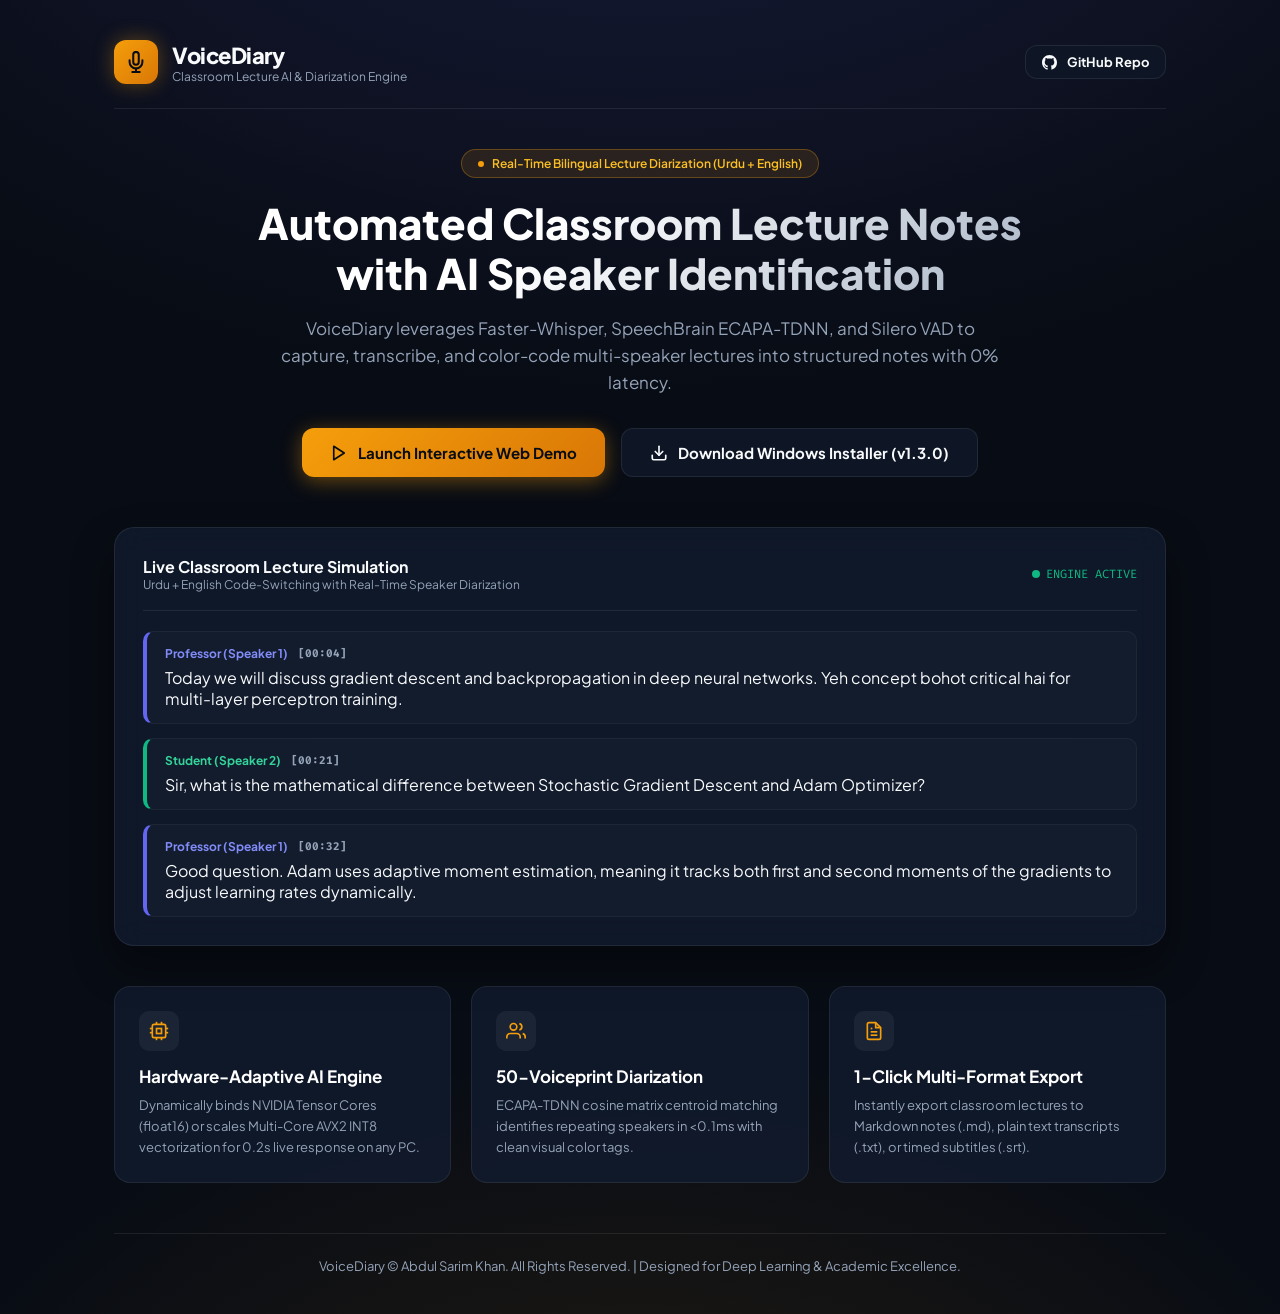
==== commit 46248b34: "docs: point Hugging Face download button directly to GitHub release v1.3.0" ====
--- a/hf_space/index.html
+++ b/hf_space/index.html
@@ -341,7 +341,7 @@
                     </svg>
                     <span>Launch Interactive Web Demo</span>
                 </a>
-                <a href="https://drive.google.com/drive/folders/1vhMmypM7QOni35jSjT3gTjYhKmG6qWr7?usp=sharing"
+                <a href="https://github.com/Abdul-Sarim-Khan/VoiceDiary/releases/tag/v1.3.0"
                     target="_blank" class="btn btn-secondary">
                     <svg width="18" height="18" viewBox="0 0 24 24" fill="none" stroke="currentColor" stroke-width="2.2"
                         stroke-linecap="round" stroke-linejoin="round">
@@ -349,7 +349,7 @@
                         <polyline points="7 10 12 15 17 10"></polyline>
                         <line x1="12" y1="15" x2="12" y2="3"></line>
                     </svg>
-                    <span>Download Windows Installer</span>
+                    <span>Download Windows Installer (v1.3.0)</span>
                 </a>
             </div>
         </section>
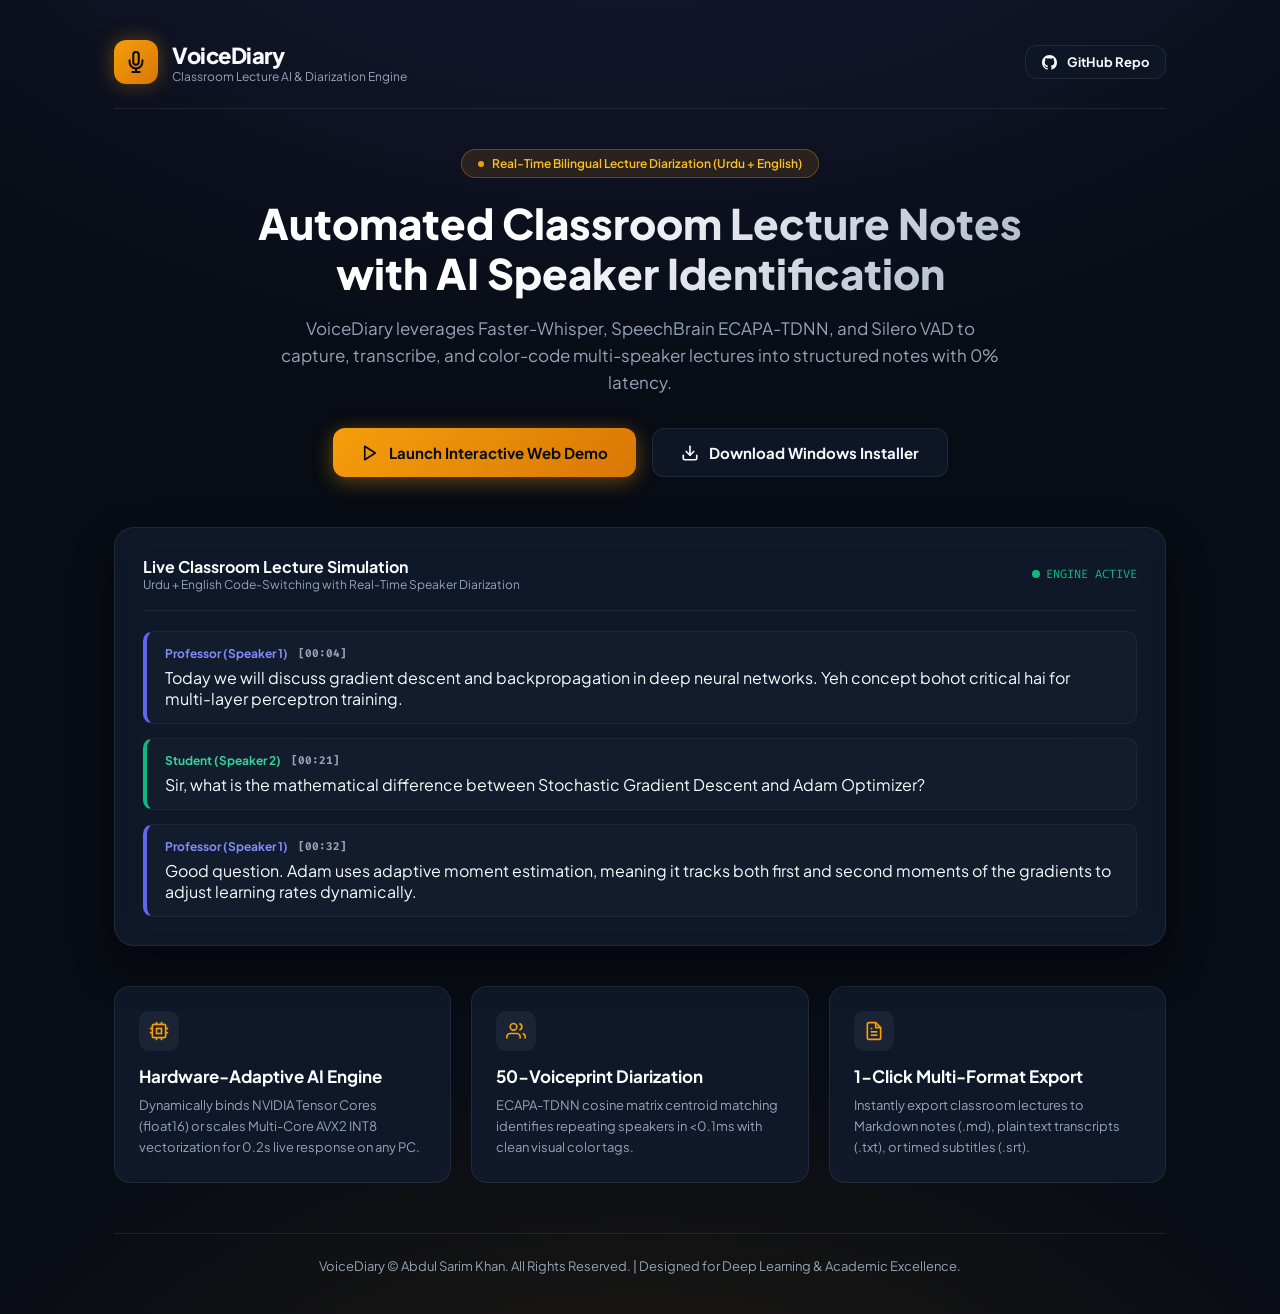
==== commit d4475bcb: "Update index.html" ====
--- a/hf_space/index.html
+++ b/hf_space/index.html
@@ -349,7 +349,7 @@
                         <polyline points="7 10 12 15 17 10"></polyline>
                         <line x1="12" y1="15" x2="12" y2="3"></line>
                     </svg>
-                    <span>Download Windows Installer (v1.3.0)</span>
+                    <span>Download Windows Installer</span>
                 </a>
             </div>
         </section>
